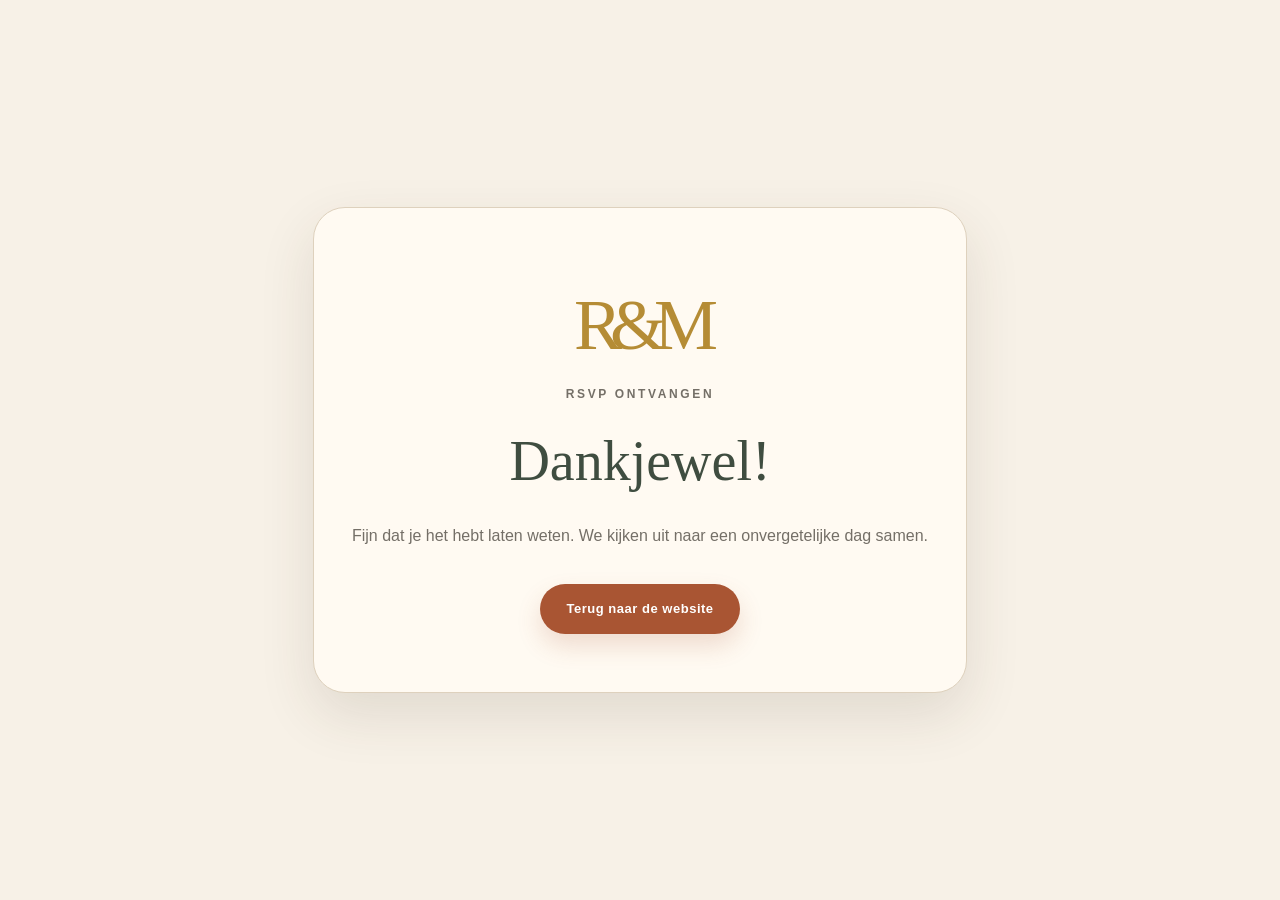
==== bedankt.html @ 0ffa51cd "Add files via upload" ====
<!doctype html><html lang="nl"><head><meta charset="utf-8"><meta name="viewport" content="width=device-width,initial-scale=1"><title>Dankjewel — Robbert & Mellanie</title><link rel="stylesheet" href="styles.css"><style>.thanks{min-height:100vh;display:grid;place-items:center;text-align:center;padding:30px}.thanks-card{max-width:680px;background:#fffaf2;border:1px solid #ded1bd;border-radius:32px;padding:58px 38px;box-shadow:0 22px 55px rgba(65,49,32,.12)}.thanks-card h1{font-family:Georgia,serif;color:#3f4d40;font-weight:400;font-size:56px;margin:0 0 14px}.thanks-card p{color:#746f67}.thanks-monogram{font-family:Georgia,serif;color:#b58c35;font-size:72px;letter-spacing:-12px}.thanks-card .button{margin-top:18px}</style></head><body><main class="thanks"><div class="thanks-card"><div class="thanks-monogram">R&M</div><p class="eyebrow">RSVP ontvangen</p><h1>Dankjewel!</h1><p>Fijn dat je het hebt laten weten. We kijken uit naar een onvergetelijke dag samen.</p><a class="button button-primary" href="/">Terug naar de website</a></div></main></body></html>
---- styles.css ----
:root{
  --cream:#f7f1e7;
  --cream-2:#fffaf2;
  --ink:#2f352b;
  --olive:#5f6952;
  --olive-dark:#3f4d40;
  --terracotta:#a95533;
  --terracotta-dark:#873f27;
  --gold:#b58c35;
  --blush:#d7a28b;
  --line:#ded1bd;
  --muted:#746f67;
  --shadow:0 22px 55px rgba(65,49,32,.12);
  --radius:28px;
  --serif: Georgia, 'Times New Roman', serif;
  --sans: Inter, ui-sans-serif, -apple-system, BlinkMacSystemFont, 'Segoe UI', sans-serif;
}
*{box-sizing:border-box}
html{scroll-behavior:smooth}
body{margin:0;background:var(--cream);color:var(--ink);font-family:var(--sans);line-height:1.65;overflow-x:hidden}
img{display:block;max-width:100%}
a{color:inherit}.grain{position:fixed;inset:0;pointer-events:none;opacity:.08;z-index:100;background-image:url("data:image/svg+xml,%3Csvg viewBox='0 0 180 180' xmlns='http://www.w3.org/2000/svg'%3E%3Cfilter id='n'%3E%3CfeTurbulence type='fractalNoise' baseFrequency='.9' numOctaves='3' stitchTiles='stitch'/%3E%3C/filter%3E%3Crect width='100%25' height='100%25' filter='url(%23n)' opacity='.28'/%3E%3C/svg%3E")}
.site-header{height:78px;position:sticky;top:0;z-index:90;display:flex;align-items:center;justify-content:space-between;padding:0 clamp(20px,5vw,76px);background:rgba(247,241,231,.9);backdrop-filter:blur(18px);border-bottom:1px solid rgba(181,140,53,.12)}
.brand{text-decoration:none}.brand-monogram{font-family:var(--serif);font-size:31px;color:var(--gold);letter-spacing:-5px}.brand-monogram span{font-size:16px;margin:0 5px;color:var(--terracotta)}
.main-nav{display:flex;align-items:center;gap:30px}.main-nav a{text-decoration:none;font-size:12px;text-transform:uppercase;letter-spacing:.14em;font-weight:700}.main-nav a:hover{color:var(--terracotta)}.main-nav .nav-cta{padding:10px 18px;border:1px solid var(--terracotta);border-radius:999px;color:var(--terracotta)}
.menu-toggle{display:none;background:none;border:0;padding:10px}.menu-toggle span{display:block;width:24px;height:2px;background:var(--ink);margin:5px}
.section-shell{width:min(1180px,calc(100% - 42px));margin-inline:auto}.section-padding{padding:100px 0}.eyebrow{text-transform:uppercase;letter-spacing:.22em;font-size:12px;font-weight:800;color:var(--terracotta);margin:0 0 10px}.section-heading{text-align:center;width:min(680px,calc(100% - 40px));margin:0 auto 58px}.section-heading h2,.dresscode-copy h2,.location-copy h2,.practical-card h2,.faq h2{font-family:var(--serif);font-weight:400;font-size:clamp(42px,5vw,72px);line-height:1.04;margin:0 0 18px;color:var(--olive-dark)}.section-heading p{color:var(--muted);font-size:17px}
.button{display:inline-flex;align-items:center;justify-content:center;min-height:50px;padding:0 25px;border-radius:999px;text-decoration:none;border:1px solid transparent;font-weight:800;font-size:13px;letter-spacing:.04em;cursor:pointer;transition:.2s ease}.button-primary{background:var(--terracotta);color:#fff;box-shadow:0 12px 25px rgba(169,85,51,.18)}.button-primary:hover{background:var(--terracotta-dark);transform:translateY(-1px)}.button-secondary{border-color:var(--line);background:rgba(255,255,255,.4);color:var(--olive-dark)}
.hero{min-height:calc(100vh - 78px);display:grid;grid-template-columns:.9fr 1.1fr;align-items:center;gap:62px;padding:74px 0 88px;position:relative}.hero-copy{padding-left:24px}.hero-monogram{font-family:var(--serif);font-size:95px;line-height:.75;color:var(--gold);letter-spacing:-18px;margin:14px 0 28px}.hero-monogram span{font-size:66px;color:var(--gold)}.hero h1{font-family:var(--serif);font-weight:400;font-size:clamp(55px,6vw,92px);line-height:.94;margin:0;color:var(--olive-dark);letter-spacing:-.04em}.hero h1 i{font-size:.5em;color:var(--gold);font-weight:400}.date{text-transform:uppercase;letter-spacing:.3em;color:var(--gold);font-family:var(--serif);font-size:18px;margin:25px 0 3px}.venue-line{font-weight:800;color:var(--olive);margin:0 0 20px}.hero-intro{max-width:570px;color:var(--muted);font-size:17px}.hero-actions{display:flex;gap:12px;flex-wrap:wrap;margin-top:28px}.countdown{display:flex;gap:26px;margin-top:38px;padding-top:25px;border-top:1px solid var(--line);max-width:420px}.countdown div{display:grid}.countdown strong{font-family:var(--serif);font-size:31px;color:var(--olive-dark);line-height:1}.countdown span{text-transform:uppercase;font-size:9px;letter-spacing:.18em;color:var(--muted);margin-top:6px}.hero-photo{position:relative;padding:0 24px 38px 0}.hero-photo>img:first-child{width:100%;height:min(660px,68vh);object-fit:cover;object-position:center;border-radius:180px 18px 180px 18px;box-shadow:var(--shadow);filter:saturate(.92) contrast(.98)}.hero-floral{position:absolute!important;width:48%!important;height:auto!important;object-fit:contain!important;right:-9%!important;top:-7%!important;border-radius:0!important;box-shadow:none!important;mix-blend-mode:multiply;pointer-events:none}.hero-card{position:absolute;left:-24px;bottom:16px;background:var(--cream-2);border:1px solid var(--line);border-radius:18px;padding:16px 25px;font-family:var(--serif);color:var(--gold);letter-spacing:.25em;box-shadow:var(--shadow)}
.program{background:var(--cream-2);position:relative}.timeline{display:grid;grid-template-columns:repeat(5,1fr);position:relative;gap:18px}.timeline:before{content:"";position:absolute;left:8%;right:8%;top:34px;height:1px;background:var(--line)}.timeline-item{text-align:center;position:relative;padding:0 10px}.time-icon{width:70px;height:70px;border-radius:50%;background:var(--cream-2);border:1px solid var(--gold);display:grid;place-items:center;margin:0 auto 17px;color:var(--terracotta);font-size:23px;position:relative;z-index:2}.timeline time{font-family:var(--serif);color:var(--gold);font-size:18px}.timeline h3{font-family:var(--serif);font-weight:400;font-size:26px;margin:5px 0 5px;color:var(--olive-dark)}.timeline p{font-size:13px;color:var(--muted);margin:0}
.split-grid{display:grid;grid-template-columns:1fr 1fr;gap:80px;align-items:center}.dresscode{position:relative;overflow:hidden}.dresscode:after{content:"";position:absolute;right:-120px;bottom:-200px;width:420px;height:620px;background:url('assets/floral-corner.webp') center/contain no-repeat;mix-blend-mode:multiply;opacity:.2;transform:rotate(160deg);pointer-events:none}.dresscode-visual{min-height:630px;position:relative}.dresscode-main{width:75%;height:560px;object-fit:cover;border-radius:180px 24px 24px 24px;box-shadow:var(--shadow)}.dresscode-detail{position:absolute;right:0;bottom:0;width:48%;height:330px;object-fit:cover;border:12px solid var(--cream);border-radius:20px;box-shadow:var(--shadow)}.dresscode-copy .lead{font-size:20px;color:var(--olive-dark)}.dresscode-copy p{color:var(--muted)}.palette{display:flex;gap:14px;flex-wrap:wrap;margin:30px 0}.palette span{width:57px;height:57px;border-radius:50%;background:var(--swatch);position:relative;box-shadow:inset 0 0 0 5px rgba(255,255,255,.45)}.palette small{position:absolute;top:65px;left:50%;transform:translateX(-50%);white-space:nowrap;font-size:9px;text-transform:uppercase;letter-spacing:.08em;color:var(--muted)}.style-notes{display:grid;grid-template-columns:repeat(3,1fr);gap:12px;margin-top:54px}.style-notes div{border-top:1px solid var(--line);padding-top:13px}.style-notes b,.style-notes span{display:block}.style-notes b{font-family:var(--serif);font-size:18px;font-weight:400}.style-notes span{font-size:11px;color:var(--muted)}
.location{background:var(--olive-dark);color:var(--cream)}.location-grid{display:grid;grid-template-columns:1fr .9fr;gap:70px;align-items:center}.location-copy h2{color:#fff}.location-subtitle{font-family:var(--serif);font-size:29px;color:#e2d3b6;margin-top:-7px}.address{font-size:18px}.route-note{margin:24px 0;background:rgba(255,255,255,.08);border:1px solid rgba(255,255,255,.16);padding:16px 18px;border-radius:16px}.route-note span{display:block;text-transform:uppercase;letter-spacing:.14em;font-size:10px;color:#d3b777;font-weight:800}.location .button-primary{background:#d57b55}.venue-card{background:#f4eee4;border-radius:var(--radius);min-height:420px;display:grid;place-items:center;position:relative;overflow:hidden;box-shadow:0 25px 70px rgba(0,0,0,.18)}.venue-card img{width:min(66%,320px);position:relative;z-index:2}.venue-card-floral{position:absolute;inset:auto -5% -34% 25%;height:90%;background:url('assets/floral-corner.webp') center/contain no-repeat;mix-blend-mode:multiply;opacity:.42;transform:rotate(160deg)}
.stay{background:var(--cream-2)}.stay-grid{display:grid;grid-template-columns:.85fr 1.15fr;gap:28px}.stay-feature,.stay-list{border:1px solid var(--line);border-radius:var(--radius);padding:38px;background:rgba(255,255,255,.58)}.stay-feature{background:linear-gradient(145deg,rgba(169,85,51,.08),rgba(95,105,82,.05)),var(--cream)}.stay-icon{font-size:40px;color:var(--gold)}.stay h3{font-family:var(--serif);font-weight:400;font-size:32px;color:var(--olive-dark);margin:10px 0}.stay h4{text-transform:uppercase;letter-spacing:.14em;font-size:10px;color:var(--terracotta)}.pill{display:inline-block;margin-top:12px;padding:8px 13px;border:1px solid var(--gold);border-radius:999px;color:var(--gold);font-size:11px;text-transform:uppercase;letter-spacing:.12em;font-weight:800}.link-columns{display:grid;grid-template-columns:1fr 1fr;gap:28px;margin-top:24px}.link-columns a{display:block;padding:10px 0;border-bottom:1px solid var(--line);text-decoration:none;color:var(--olive-dark);font-size:14px}.link-columns a:hover{color:var(--terracotta)}
.practical-grid{display:grid;grid-template-columns:1.1fr .9fr;gap:50px;align-items:start}.practical-card,.faq{border-radius:var(--radius);position:relative}.practical-card{padding:44px 44px 0;background:#ede2d2;overflow:hidden}.practical-card h2,.faq h2{font-size:52px}.practical-card img{width:100%;height:280px;object-fit:cover;border-radius:22px 22px 0 0;margin-top:30px}.faq{padding:44px;border:1px solid var(--line);background:rgba(255,255,255,.46)}details{border-top:1px solid var(--line);padding:19px 0}details:last-child{border-bottom:1px solid var(--line)}summary{cursor:pointer;font-family:var(--serif);font-size:21px;color:var(--olive-dark)}details p{color:var(--muted);font-size:14px}
.rsvp{background:#f0e7d9}.rsvp-form{background:var(--cream-2);border:1px solid rgba(181,140,53,.25);border-radius:32px;box-shadow:var(--shadow);padding:12px 46px 44px}.form-section{padding:42px 0;border-bottom:1px solid var(--line)}.form-section-title{display:flex;gap:16px;align-items:flex-start;margin-bottom:28px}.form-section-title>span{width:38px;height:38px;border:1px solid var(--gold);border-radius:50%;display:grid;place-items:center;color:var(--gold);font-family:var(--serif)}.form-section-title h3{font-family:var(--serif);font-weight:400;color:var(--olive-dark);font-size:30px;margin:0;line-height:1}.form-section-title p{margin:5px 0 0;color:var(--muted);font-size:13px}.field-grid{display:grid;gap:18px}.field-grid.two{grid-template-columns:1fr 1fr}.field-grid label,.full-width{display:grid;gap:7px;font-size:12px;font-weight:800;color:var(--olive-dark)}input,select,textarea{width:100%;border:1px solid #d8cbb8;border-radius:12px;background:#fffaf3;color:var(--ink);padding:14px 14px;font:inherit;outline:none}input:focus,select:focus,textarea:focus{border-color:var(--gold);box-shadow:0 0 0 3px rgba(181,140,53,.12)}textarea{resize:vertical}.attendance-choice,.activities,.yes-no,.menu-choice{border:0;padding:0;margin:22px 0 0}.attendance-choice{display:grid;grid-template-columns:1fr 1fr;gap:12px}.attendance-choice legend,.yes-no legend,.menu-choice legend{font-size:12px;font-weight:800;color:var(--olive-dark);margin-bottom:8px}.choice-card{position:relative}.choice-card input,.activities input,.yes-no input,.menu-choice input{position:absolute;opacity:0;pointer-events:none}.choice-card span,.activities label span{display:block;border:1px solid var(--line);border-radius:15px;padding:16px 18px;cursor:pointer;background:#fff}.choice-card input:checked+span,.activities input:checked+span{border-color:var(--terracotta);box-shadow:inset 0 0 0 1px var(--terracotta);background:#fff9f4}.choice-card b,.choice-card small,.activities b,.activities small{display:block}.choice-card small,.activities small{font-weight:400;color:var(--muted);margin-top:3px}.activities{display:grid;grid-template-columns:repeat(4,1fr);gap:11px;margin:0}.activities label{position:relative}.activities label span{height:100%}.form-error{color:#a13828;font-size:12px;font-weight:700}.guest-rows{display:grid;gap:16px}.guest-row{background:#fbf6ee;border:1px solid var(--line);border-radius:18px;padding:22px}.guest-row h4{font-family:var(--serif);font-weight:400;font-size:21px;margin:0 0 15px;color:var(--terracotta)}.guest-grid{grid-template-columns:1fr 1fr 1.2fr;align-items:start}.menu-choice{display:flex;gap:6px;flex-wrap:wrap;margin:0}.menu-choice legend{width:100%}.menu-choice label,.yes-no label{position:relative}.menu-choice span,.yes-no span{display:inline-flex;min-width:64px;justify-content:center;border:1px solid var(--line);border-radius:999px;padding:9px 12px;cursor:pointer;background:#fff;font-size:12px}.menu-choice input:checked+span,.yes-no input:checked+span{background:var(--terracotta);border-color:var(--terracotta);color:#fff}.yes-no{margin:0}.yes-no legend{min-height:44px}.full-width{margin-top:20px}.submit-row{display:flex;justify-content:space-between;align-items:center;padding-top:32px}.submit-row div{display:grid}.small-label{text-transform:uppercase;letter-spacing:.13em;font-size:9px;color:var(--muted)}.submit-row strong{font-family:var(--serif);font-weight:400;font-size:22px}.submit-button{border:0;padding-inline:34px}.visually-hidden{position:absolute!important;width:1px!important;height:1px!important;padding:0!important;margin:-1px!important;overflow:hidden!important;clip:rect(0,0,0,0)!important;white-space:nowrap!important;border:0!important}
.site-footer{min-height:330px;display:grid;place-items:center;text-align:center;position:relative;overflow:hidden;background:var(--cream-2)}.footer-monogram{font-family:var(--serif);font-size:70px;line-height:1;color:var(--gold);letter-spacing:-13px}.footer-monogram span{font-size:24px;margin:0 8px;color:var(--terracotta)}.site-footer p{font-family:var(--serif);font-size:22px;margin:10px 0 2px}.site-footer small{color:var(--muted);text-transform:uppercase;letter-spacing:.14em}.footer-floral{position:absolute;width:300px;mix-blend-mode:multiply;opacity:.65}.footer-floral.left{left:-70px;bottom:-40px;transform:rotate(25deg)}.footer-floral.right{right:-70px;bottom:-40px;transform:scaleX(-1) rotate(25deg)}
.reveal{opacity:0;transform:translateY(24px);transition:opacity .8s ease,transform .8s ease}.reveal.in-view{opacity:1;transform:none}.reveal-delay{transition-delay:.13s}
@media (max-width:950px){.menu-toggle{display:block;z-index:3}.main-nav{position:fixed;top:78px;left:0;right:0;padding:26px 24px 34px;background:var(--cream-2);border-bottom:1px solid var(--line);display:grid;gap:18px;transform:translateY(-140%);transition:.25s;z-index:2}.main-nav.open{transform:none}.hero{grid-template-columns:1fr;gap:38px;padding-top:48px}.hero-copy{padding-left:0}.hero-photo{width:min(760px,100%);margin-inline:auto}.split-grid,.location-grid,.stay-grid,.practical-grid{grid-template-columns:1fr}.dresscode-visual{min-height:520px}.dresscode-main{height:470px}.timeline{grid-template-columns:1fr 1fr 1fr}.timeline:before{display:none}.activities{grid-template-columns:1fr 1fr}.guest-grid{grid-template-columns:1fr 1fr}.guest-grid>label:last-child{grid-column:1/-1}.field-grid.two{grid-template-columns:1fr 1fr}}
@media (max-width:650px){.section-padding{padding:76px 0}.site-header{height:68px}.main-nav{top:68px}.hero{min-height:auto;padding:42px 0 72px}.hero h1{font-size:56px}.hero-monogram{font-size:73px}.hero-photo>img:first-child{height:460px;border-radius:110px 16px 110px 16px}.hero-card{left:3px;bottom:12px}.countdown{gap:18px}.timeline{grid-template-columns:1fr}.timeline-item{display:grid;grid-template-columns:64px 70px 1fr;grid-template-rows:auto auto;gap:0 10px;text-align:left;align-items:center;border-bottom:1px solid var(--line);padding:13px 0}.time-icon{grid-row:1/3;width:56px;height:56px;margin:0}.timeline time{grid-column:2;grid-row:1/3}.timeline h3{grid-column:3;margin:0}.timeline p{grid-column:3}.dresscode-main{width:86%;height:420px}.dresscode-detail{height:240px}.style-notes{grid-template-columns:1fr}.palette{margin-bottom:50px}.location-grid{gap:40px}.venue-card{min-height:310px}.stay-feature,.stay-list,.practical-card,.faq{padding:28px}.link-columns{grid-template-columns:1fr}.rsvp-form{padding:8px 20px 30px;width:min(100% - 22px,1180px)}.field-grid.two,.attendance-choice,.activities,.guest-grid{grid-template-columns:1fr}.guest-grid>label:last-child{grid-column:auto}.submit-row{align-items:stretch;gap:20px;flex-direction:column}.submit-button{width:100%}.yes-no legend{min-height:auto}.footer-floral{width:220px;opacity:.4}}
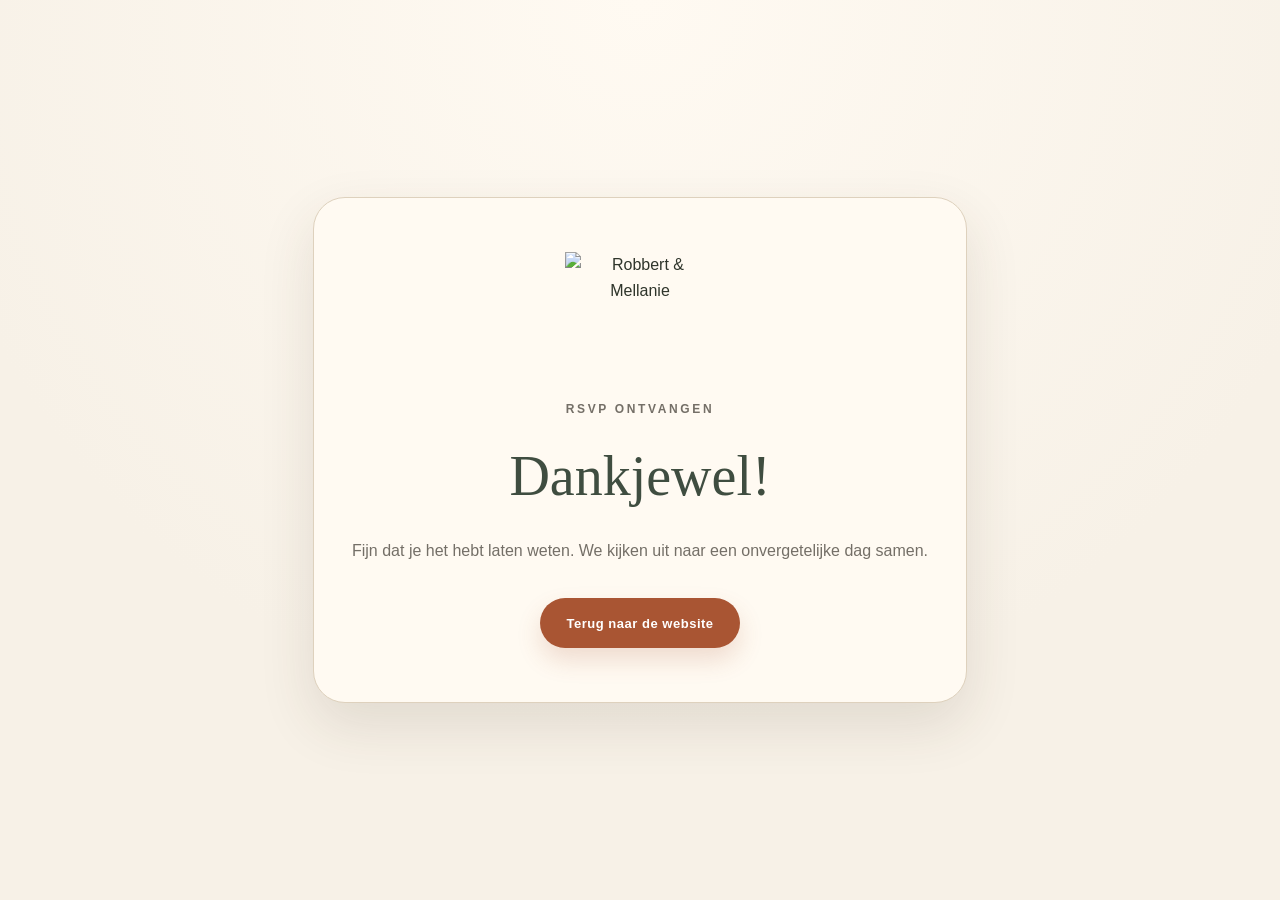
==== commit 39cd4722: "Add files via upload" ====
--- a/bedankt.html
+++ b/bedankt.html
@@ -1 +1,28 @@
-<!doctype html><html lang="nl"><head><meta charset="utf-8"><meta name="viewport" content="width=device-width,initial-scale=1"><title>Dankjewel — Robbert & Mellanie</title><link rel="stylesheet" href="styles.css"><style>.thanks{min-height:100vh;display:grid;place-items:center;text-align:center;padding:30px}.thanks-card{max-width:680px;background:#fffaf2;border:1px solid #ded1bd;border-radius:32px;padding:58px 38px;box-shadow:0 22px 55px rgba(65,49,32,.12)}.thanks-card h1{font-family:Georgia,serif;color:#3f4d40;font-weight:400;font-size:56px;margin:0 0 14px}.thanks-card p{color:#746f67}.thanks-monogram{font-family:Georgia,serif;color:#b58c35;font-size:72px;letter-spacing:-12px}.thanks-card .button{margin-top:18px}</style></head><body><main class="thanks"><div class="thanks-card"><div class="thanks-monogram">R&M</div><p class="eyebrow">RSVP ontvangen</p><h1>Dankjewel!</h1><p>Fijn dat je het hebt laten weten. We kijken uit naar een onvergetelijke dag samen.</p><a class="button button-primary" href="/">Terug naar de website</a></div></main></body></html>
+<!doctype html>
+<html lang="nl">
+<head>
+  <meta charset="utf-8" />
+  <meta name="viewport" content="width=device-width,initial-scale=1" />
+  <meta name="theme-color" content="#f7f1e7" />
+  <title>Dankjewel — Robbert & Mellanie</title>
+  <link rel="icon" href="assets/favicon.svg" type="image/svg+xml" />
+  <link rel="stylesheet" href="styles.css" />
+  <style>
+    .thanks{min-height:100vh;display:grid;place-items:center;text-align:center;padding:30px;background:radial-gradient(circle at top,#fffaf2 0,#f7f1e7 66%)}
+    .thanks-card{max-width:680px;background:#fffaf2;border:1px solid #ded1bd;border-radius:32px;padding:54px 38px;box-shadow:0 22px 55px rgba(65,49,32,.12)}
+    .thanks-card h1{font-family:Georgia,serif;color:#3f4d40;font-weight:400;font-size:56px;margin:0 0 14px}
+    .thanks-card p{color:#746f67}.thanks-logo{display:block;width:150px;height:150px;object-fit:contain;margin:0 auto -2px}.thanks-card .button{margin-top:18px}
+  </style>
+</head>
+<body>
+  <main class="thanks">
+    <div class="thanks-card">
+      <img class="thanks-logo" src="assets/rm-monogram.png" alt="Robbert & Mellanie" />
+      <p class="eyebrow">RSVP ontvangen</p>
+      <h1>Dankjewel!</h1>
+      <p>Fijn dat je het hebt laten weten. We kijken uit naar een onvergetelijke dag samen.</p>
+      <a class="button button-primary" href="index.html">Terug naar de website</a>
+    </div>
+  </main>
+</body>
+</html>
--- a/styles.css
+++ b/styles.css
@@ -37,3 +37,7 @@
 .reveal{opacity:0;transform:translateY(24px);transition:opacity .8s ease,transform .8s ease}.reveal.in-view{opacity:1;transform:none}.reveal-delay{transition-delay:.13s}
 @media (max-width:950px){.menu-toggle{display:block;z-index:3}.main-nav{position:fixed;top:78px;left:0;right:0;padding:26px 24px 34px;background:var(--cream-2);border-bottom:1px solid var(--line);display:grid;gap:18px;transform:translateY(-140%);transition:.25s;z-index:2}.main-nav.open{transform:none}.hero{grid-template-columns:1fr;gap:38px;padding-top:48px}.hero-copy{padding-left:0}.hero-photo{width:min(760px,100%);margin-inline:auto}.split-grid,.location-grid,.stay-grid,.practical-grid{grid-template-columns:1fr}.dresscode-visual{min-height:520px}.dresscode-main{height:470px}.timeline{grid-template-columns:1fr 1fr 1fr}.timeline:before{display:none}.activities{grid-template-columns:1fr 1fr}.guest-grid{grid-template-columns:1fr 1fr}.guest-grid>label:last-child{grid-column:1/-1}.field-grid.two{grid-template-columns:1fr 1fr}}
 @media (max-width:650px){.section-padding{padding:76px 0}.site-header{height:68px}.main-nav{top:68px}.hero{min-height:auto;padding:42px 0 72px}.hero h1{font-size:56px}.hero-monogram{font-size:73px}.hero-photo>img:first-child{height:460px;border-radius:110px 16px 110px 16px}.hero-card{left:3px;bottom:12px}.countdown{gap:18px}.timeline{grid-template-columns:1fr}.timeline-item{display:grid;grid-template-columns:64px 70px 1fr;grid-template-rows:auto auto;gap:0 10px;text-align:left;align-items:center;border-bottom:1px solid var(--line);padding:13px 0}.time-icon{grid-row:1/3;width:56px;height:56px;margin:0}.timeline time{grid-column:2;grid-row:1/3}.timeline h3{grid-column:3;margin:0}.timeline p{grid-column:3}.dresscode-main{width:86%;height:420px}.dresscode-detail{height:240px}.style-notes{grid-template-columns:1fr}.palette{margin-bottom:50px}.location-grid{gap:40px}.venue-card{min-height:310px}.stay-feature,.stay-list,.practical-card,.faq{padding:28px}.link-columns{grid-template-columns:1fr}.rsvp-form{padding:8px 20px 30px;width:min(100% - 22px,1180px)}.field-grid.two,.attendance-choice,.activities,.guest-grid{grid-template-columns:1fr}.guest-grid>label:last-child{grid-column:auto}.submit-row{align-items:stretch;gap:20px;flex-direction:column}.submit-button{width:100%}.yes-no legend{min-height:auto}.footer-floral{width:220px;opacity:.4}}
+
+/* V2 image/logo refinements */
+.brand{display:flex;align-items:center;height:100%}.brand-logo{width:58px;height:58px;object-fit:contain}.hero-monogram-img{width:132px;height:132px;object-fit:contain;margin:4px 0 10px;filter:drop-shadow(0 5px 10px rgba(181,140,53,.10))}.venue-card{padding:0;background:#1f2a22}.venue-card .venue-photo{position:absolute;inset:0;width:100%;height:100%;max-width:none;object-fit:cover;object-position:center;z-index:1}.stay-more-info{font-size:13px;color:var(--muted);border-left:2px solid var(--gold);padding-left:13px;margin-top:18px}.footer-monogram-img{display:block;width:118px;height:118px;object-fit:contain;margin:0 auto 4px}.form-status{min-height:1.5em;margin:14px 0 0;text-align:right;color:var(--olive-dark);font-size:13px;font-weight:700}.submit-button:disabled{opacity:.68;cursor:wait;transform:none!important}
+@media (max-width:650px){.brand-logo{width:50px;height:50px}.hero-monogram-img{width:112px;height:112px}.footer-monogram-img{width:104px;height:104px}.form-status{text-align:center}}
